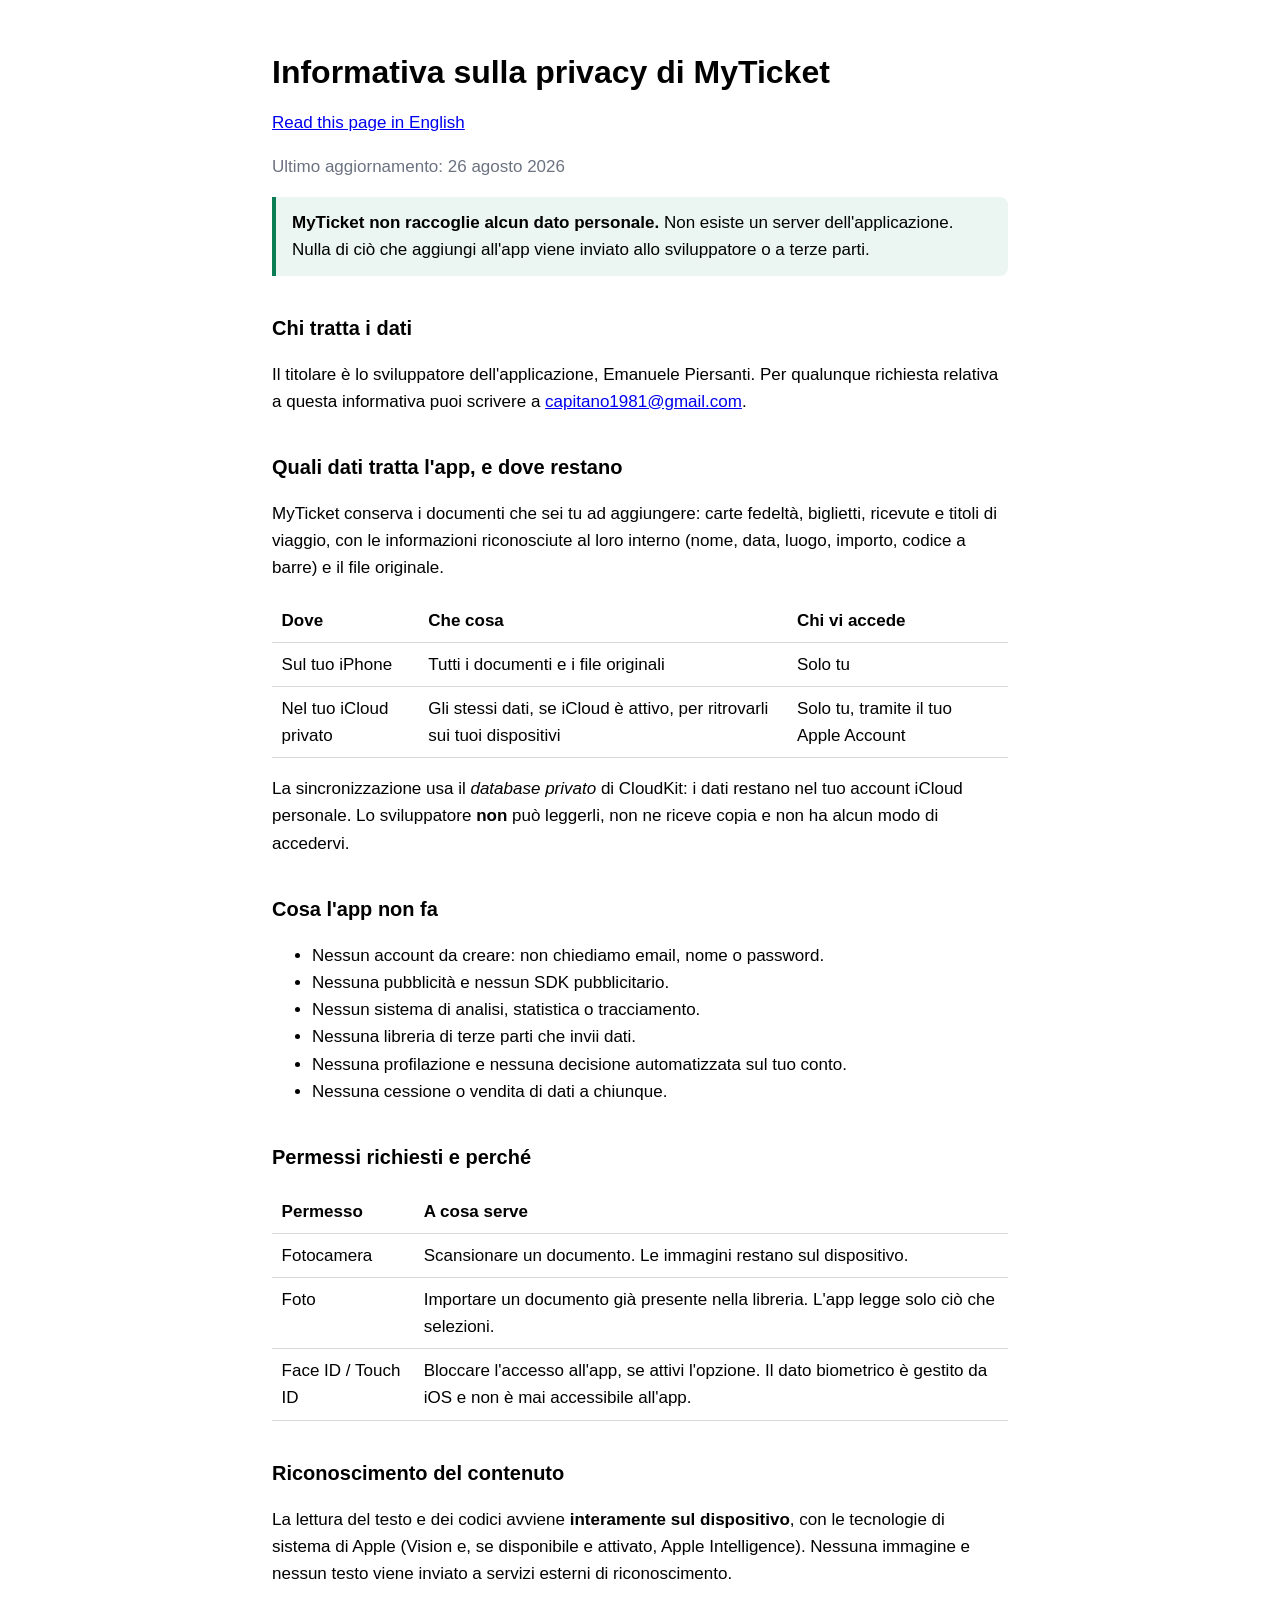
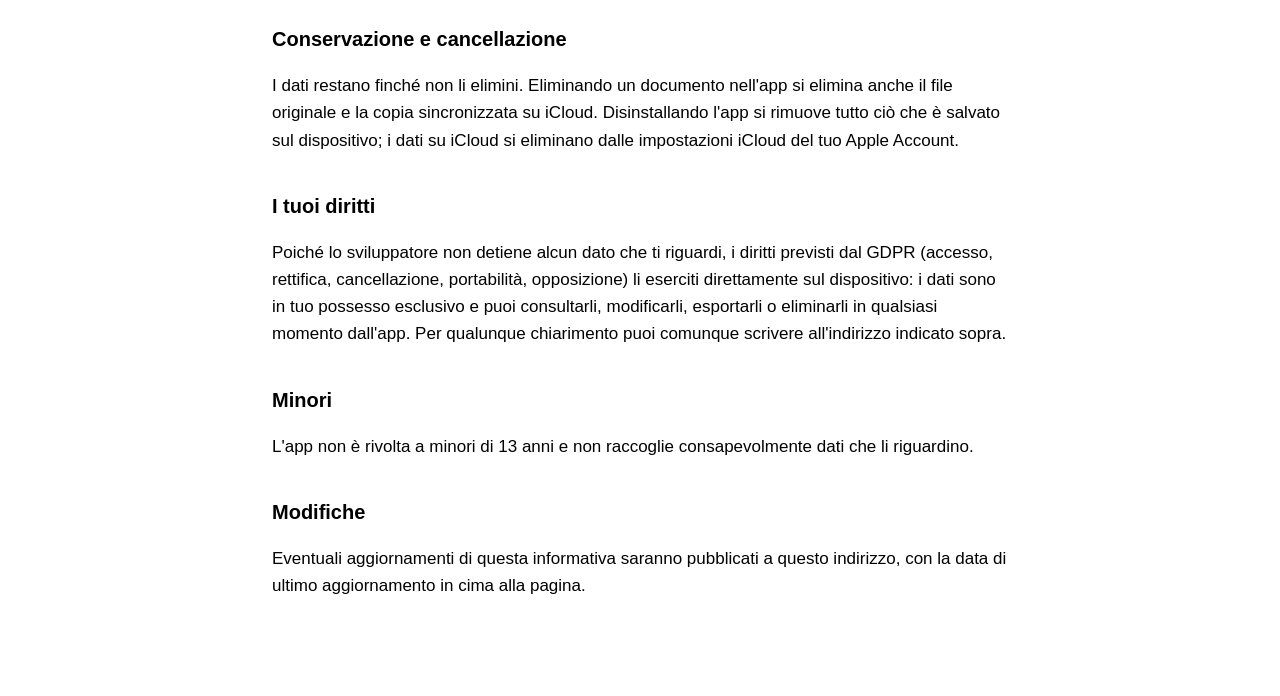
==== docs/privacy/index.html @ 55f5c7fe "Informativa sulla privacy (italiano)" ====
<!doctype html>
<html lang="it">
<head>
<meta charset="utf-8">
<meta name="viewport" content="width=device-width, initial-scale=1">
<title>MyTicket — Informativa sulla privacy</title>
<style>
 :root { color-scheme: light dark; }
 body { font: 17px/1.6 -apple-system, BlinkMacSystemFont, "Segoe UI", Roboto, sans-serif;
        max-width: 46rem; margin: 0 auto; padding: 2rem 1.25rem 5rem; }
 h1 { font-size: 2rem; line-height: 1.2; margin-bottom: .25rem; }
 .updated { color: #6b7280; margin-top: 0; }
 h2 { margin-top: 2.25rem; font-size: 1.25rem; }
 .key { border-left: 4px solid #0a7d55; padding: .75rem 1rem; background: rgba(10,125,85,.08); border-radius: 0 8px 8px 0; }
 table { border-collapse: collapse; width: 100%; margin-top: .5rem; }
 th, td { text-align: left; padding: .5rem .6rem; border-bottom: 1px solid rgba(128,128,128,.3); vertical-align: top; }
 code { background: rgba(128,128,128,.15); padding: .1rem .35rem; border-radius: 4px; }
</style>
</head>
<body>
<h1>Informativa sulla privacy di MyTicket</h1>
<p><a href="en/">Read this page in English</a></p>
<p class="updated">Ultimo aggiornamento: 26 agosto 2026</p>

<p class="key"><strong>MyTicket non raccoglie alcun dato personale.</strong> Non esiste un server
dell'applicazione. Nulla di ciò che aggiungi all'app viene inviato allo sviluppatore
o a terze parti.</p>

<h2>Chi tratta i dati</h2>
<p>Il titolare è lo sviluppatore dell'applicazione, Emanuele Piersanti. Per qualunque
richiesta relativa a questa informativa puoi scrivere a
<a href="mailto:capitano1981@gmail.com">capitano1981@gmail.com</a>.</p>

<h2>Quali dati tratta l'app, e dove restano</h2>
<p>MyTicket conserva i documenti che sei tu ad aggiungere: carte fedeltà, biglietti,
ricevute e titoli di viaggio, con le informazioni riconosciute al loro interno
(nome, data, luogo, importo, codice a barre) e il file originale.</p>
<table>
<tr><th>Dove</th><th>Che cosa</th><th>Chi vi accede</th></tr>
<tr><td>Sul tuo iPhone</td><td>Tutti i documenti e i file originali</td><td>Solo tu</td></tr>
<tr><td>Nel tuo iCloud privato</td><td>Gli stessi dati, se iCloud è attivo, per ritrovarli sui tuoi dispositivi</td><td>Solo tu, tramite il tuo Apple Account</td></tr>
</table>
<p>La sincronizzazione usa il <em>database privato</em> di CloudKit: i dati restano
nel tuo account iCloud personale. Lo sviluppatore <strong>non</strong> può leggerli,
non ne riceve copia e non ha alcun modo di accedervi.</p>

<h2>Cosa l'app non fa</h2>
<ul>
<li>Nessun account da creare: non chiediamo email, nome o password.</li>
<li>Nessuna pubblicità e nessun SDK pubblicitario.</li>
<li>Nessun sistema di analisi, statistica o tracciamento.</li>
<li>Nessuna libreria di terze parti che invii dati.</li>
<li>Nessuna profilazione e nessuna decisione automatizzata sul tuo conto.</li>
<li>Nessuna cessione o vendita di dati a chiunque.</li>
</ul>

<h2>Permessi richiesti e perché</h2>
<table>
<tr><th>Permesso</th><th>A cosa serve</th></tr>
<tr><td>Fotocamera</td><td>Scansionare un documento. Le immagini restano sul dispositivo.</td></tr>
<tr><td>Foto</td><td>Importare un documento già presente nella libreria. L'app legge solo ciò che selezioni.</td></tr>
<tr><td>Face ID / Touch ID</td><td>Bloccare l'accesso all'app, se attivi l'opzione. Il dato biometrico è gestito da iOS e non è mai accessibile all'app.</td></tr>
</table>

<h2>Riconoscimento del contenuto</h2>
<p>La lettura del testo e dei codici avviene <strong>interamente sul dispositivo</strong>,
con le tecnologie di sistema di Apple (Vision e, se disponibile e attivato, Apple
Intelligence). Nessuna immagine e nessun testo viene inviato a servizi esterni di
riconoscimento.</p>

<h2>Conservazione e cancellazione</h2>
<p>I dati restano finché non li elimini. Eliminando un documento nell'app si elimina
anche il file originale e la copia sincronizzata su iCloud. Disinstallando l'app si
rimuove tutto ciò che è salvato sul dispositivo; i dati su iCloud si eliminano dalle
impostazioni iCloud del tuo Apple Account.</p>

<h2>I tuoi diritti</h2>
<p>Poiché lo sviluppatore non detiene alcun dato che ti riguardi, i diritti previsti
dal GDPR (accesso, rettifica, cancellazione, portabilità, opposizione) li eserciti
direttamente sul dispositivo: i dati sono in tuo possesso esclusivo e puoi
consultarli, modificarli, esportarli o eliminarli in qualsiasi momento dall'app.
Per qualunque chiarimento puoi comunque scrivere all'indirizzo indicato sopra.</p>

<h2>Minori</h2>
<p>L'app non è rivolta a minori di 13 anni e non raccoglie consapevolmente dati che
li riguardino.</p>

<h2>Modifiche</h2>
<p>Eventuali aggiornamenti di questa informativa saranno pubblicati a questo
indirizzo, con la data di ultimo aggiornamento in cima alla pagina.</p>
</body>
</html>
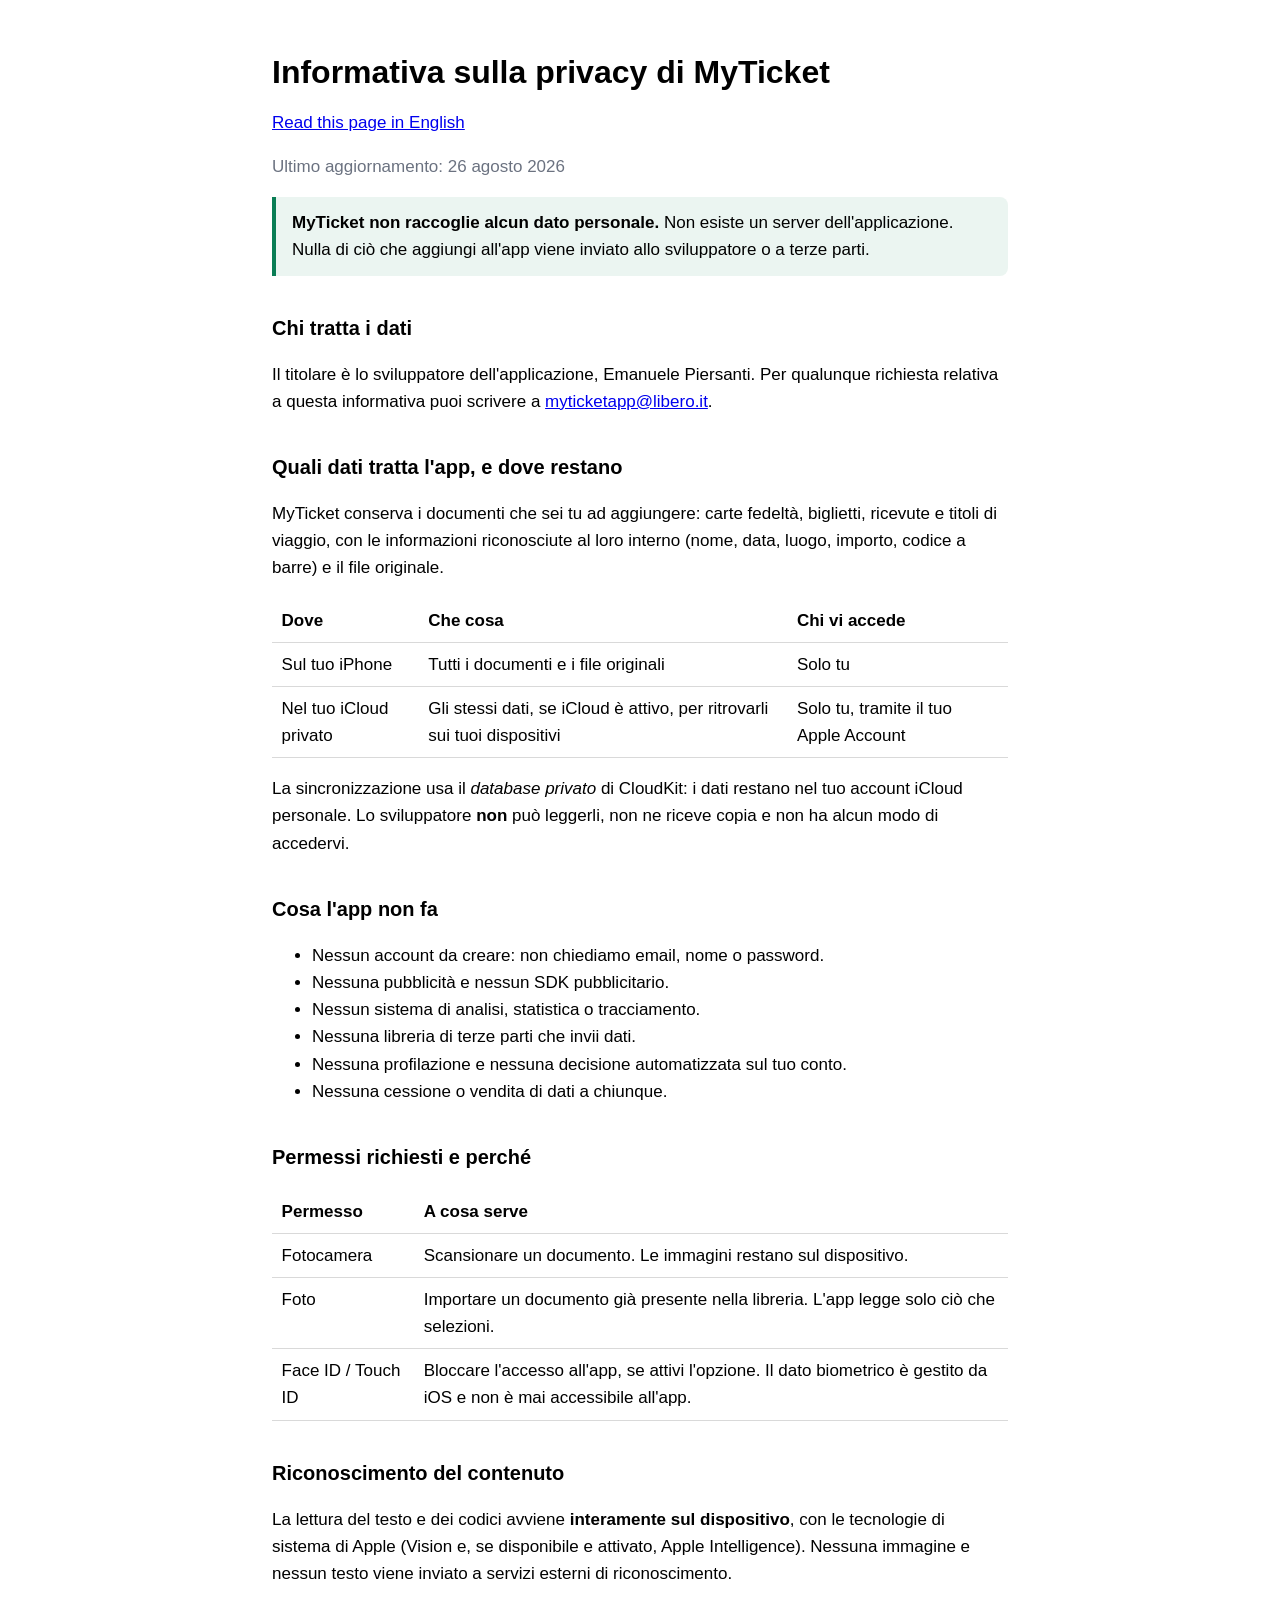
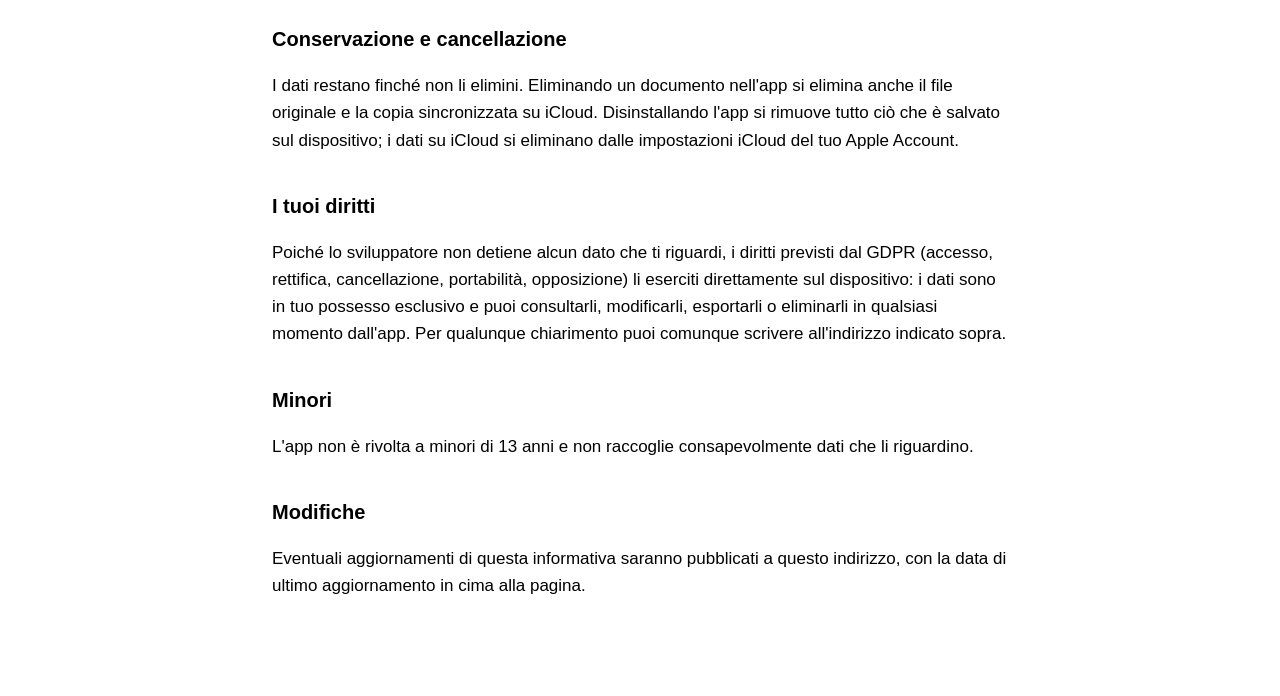
==== commit d9b003a3: "Recapito: myticketapp@libero.it (italiano)" ====
--- a/docs/privacy/index.html
+++ b/docs/privacy/index.html
@@ -29,7 +29,7 @@
 <h2>Chi tratta i dati</h2>
 <p>Il titolare è lo sviluppatore dell'applicazione, Emanuele Piersanti. Per qualunque
 richiesta relativa a questa informativa puoi scrivere a
-<a href="mailto:capitano1981@gmail.com">capitano1981@gmail.com</a>.</p>
+<a href="mailto:myticketapp@libero.it">myticketapp@libero.it</a>.</p>
 
 <h2>Quali dati tratta l'app, e dove restano</h2>
 <p>MyTicket conserva i documenti che sei tu ad aggiungere: carte fedeltà, biglietti,
